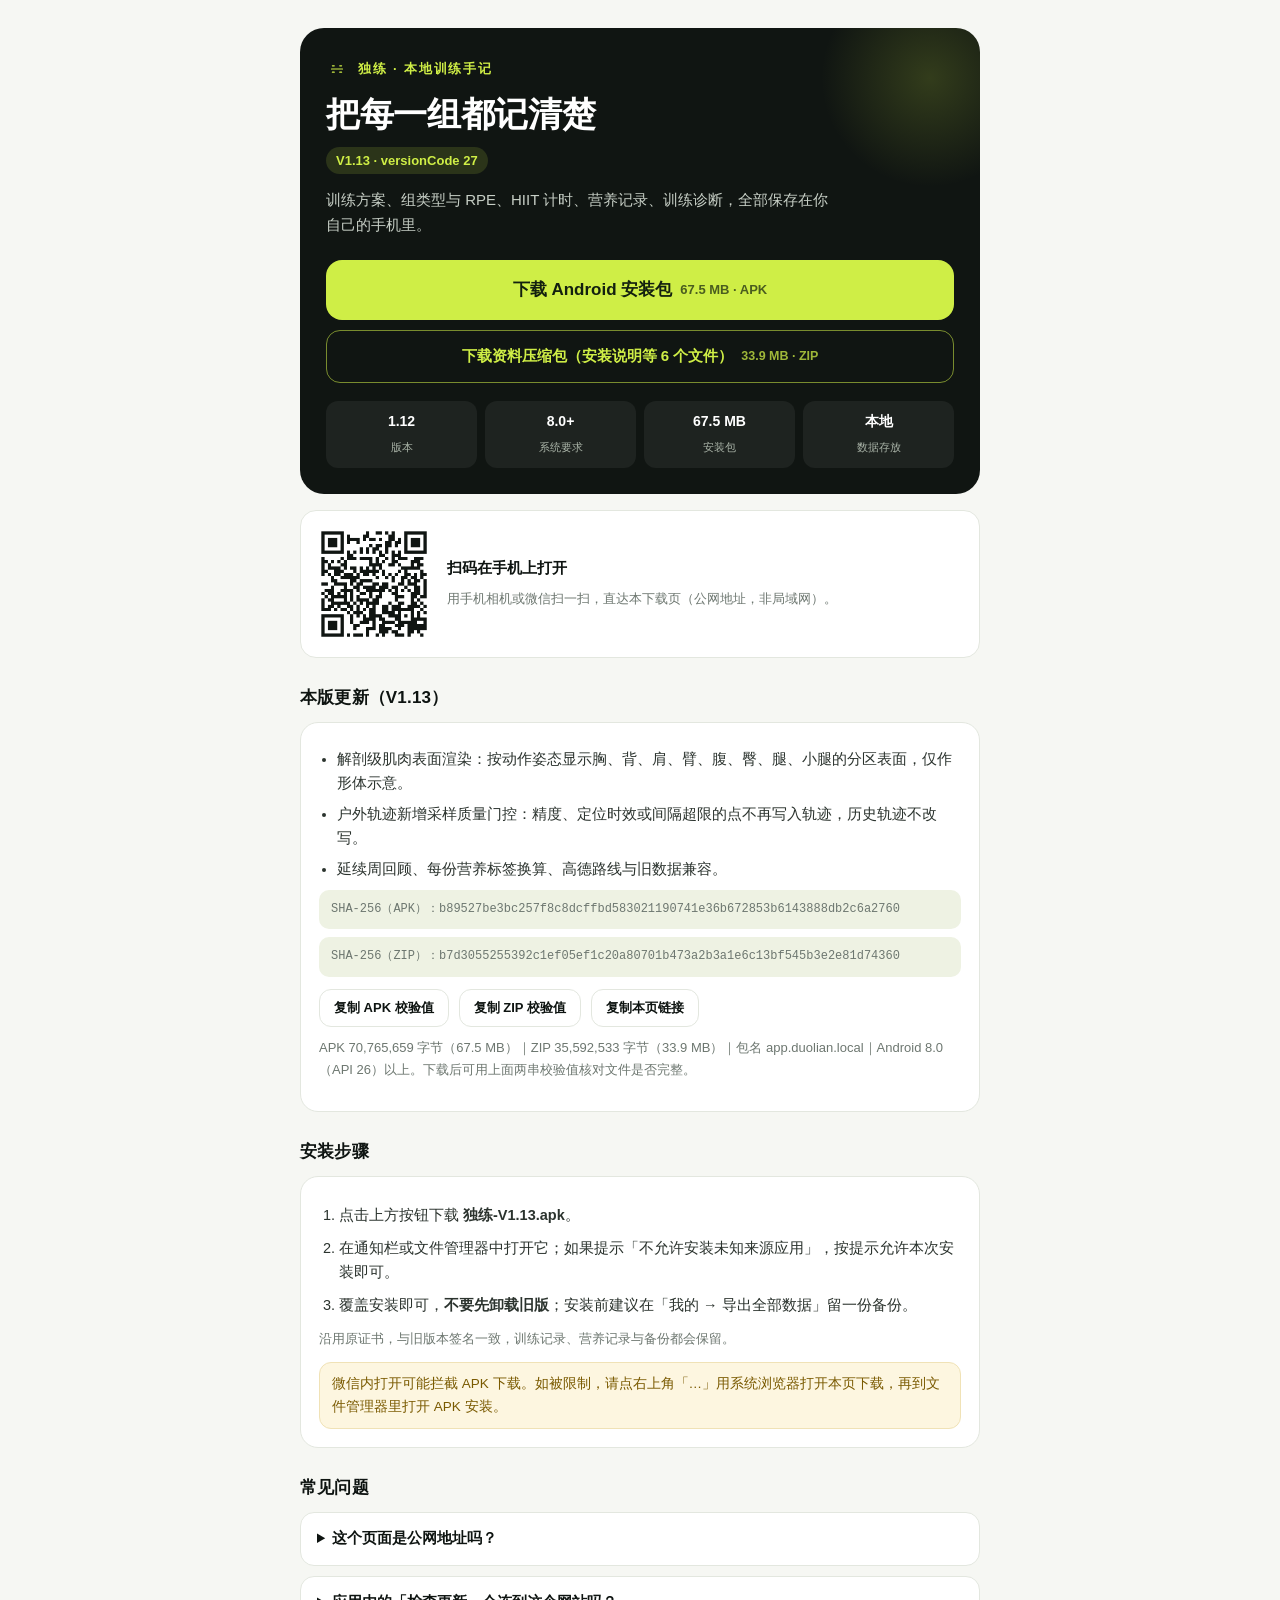
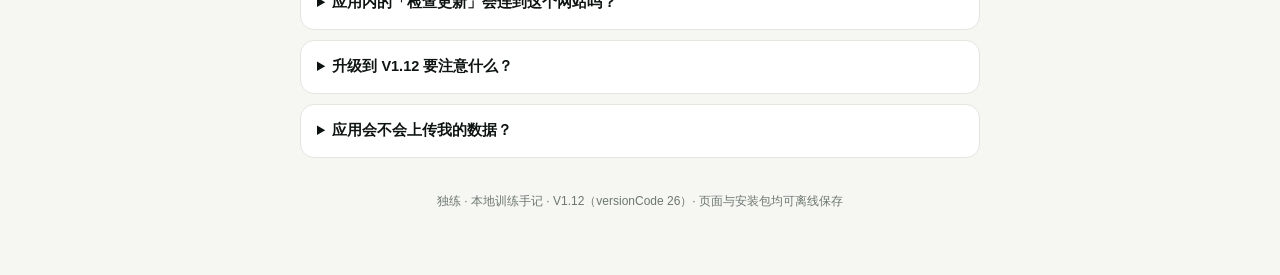
==== index.html @ be1a95f5 "Sync 2026-10-24: rebuilt V1.13 (224 tests), anatomy preview and acceptance docs" ====
﻿<!doctype html>
<html lang="zh-CN">
<head>
<meta charset="UTF-8">
<meta name="viewport" content="width=device-width,initial-scale=1">
<meta name="theme-color" content="#101512">
<title>独练 V1.13 · 下载</title>
<meta name="description" content="独练是一款本地训练手记 App，支持训练方案、RPE、HIIT 计时、营养记录与训练诊断。这里是 V1.13 官方安装包下载页。">
<link rel="icon" type="image/svg+xml" href="[data-uri]">
<style>
:root{
  --ink:#0e1411;--paper:#f6f7f3;--card:#ffffff;--muted:#6d7770;--line:#e3e7df;
  --night:#101512;--volt:#cfee46;--soft:#eef2e3;
}
*{box-sizing:border-box}
html,body{margin:0;padding:0}
body{
  font-family:-apple-system,BlinkMacSystemFont,"Segoe UI","PingFang SC","Hiragino Sans GB","Microsoft YaHei",sans-serif;
  background:var(--paper);color:var(--ink);line-height:1.65;-webkit-font-smoothing:antialiased;
}
.wrap{max-width:720px;margin:0 auto;padding:28px 20px 64px}
.hero{
  background:var(--night);border-radius:24px;padding:30px 26px 26px;color:#fff;position:relative;overflow:hidden;
}
.hero:after{
  content:"";position:absolute;right:-60px;top:-60px;width:220px;height:220px;border-radius:50%;
  background:radial-gradient(circle,rgba(207,238,70,.18),transparent 70%);
}
.brand{display:flex;align-items:center;gap:10px;font-size:13px;letter-spacing:.14em;color:var(--volt);font-weight:700}
.brand svg{width:22px;height:22px}
h1{margin:14px 0 6px;font-size:34px;line-height:1.2;letter-spacing:-.01em}
.ver{display:inline-block;margin-top:6px;padding:3px 10px;border-radius:999px;background:rgba(207,238,70,.14);
  color:var(--volt);font-size:13px;font-weight:700}
.lead{margin:14px 0 0;color:#c7cfc6;font-size:15px;max-width:34em}
.btn{display:flex;align-items:center;justify-content:center;gap:8px;width:100%;margin-top:22px;
  background:var(--volt);color:#13200f;text-decoration:none;font-weight:800;font-size:17px;
  padding:16px;border-radius:16px;transition:transform .12s ease,filter .12s ease}
.btn:hover{filter:brightness(1.04)}
.btn:active{transform:scale(.99)}
.btn small{font-weight:600;opacity:.7;font-size:13px}
.sub{display:flex;align-items:center;justify-content:center;gap:8px;width:100%;margin-top:10px;
  background:transparent;color:#13200f;text-decoration:none;font-weight:700;font-size:15px;
  padding:13px;border-radius:14px;border:1px solid rgba(207,238,70,.55);color:var(--volt)}
.sub:hover{background:rgba(207,238,70,.10)}
.sub small{font-weight:600;opacity:.75;font-size:12.5px}
.meta{display:grid;grid-template-columns:repeat(4,1fr);gap:8px;margin-top:18px}
.meta div{background:rgba(255,255,255,.06);border-radius:12px;padding:9px 8px;text-align:center}
.meta b{display:block;font-size:14px}
.meta span{font-size:11px;color:#a9b3a7}
section{margin-top:26px}
h2{font-size:17px;margin:0 0 10px;letter-spacing:.01em}
.card{background:var(--card);border:1px solid var(--line);border-radius:18px;padding:18px}
ul{margin:0;padding-left:18px}
li{margin:7px 0;font-size:14.5px;color:#2b332e}
ol{margin:0;padding-left:20px}
ol li{margin:9px 0}
.hash{font-family:ui-monospace,SFMono-Regular,Menlo,Consolas,monospace;font-size:12px;color:var(--muted);
  word-break:break-all;background:var(--soft);border-radius:10px;padding:10px 12px;margin-top:8px}
.row{display:flex;gap:10px;flex-wrap:wrap;margin-top:12px}
.ghost{border:1px solid var(--line);background:#fff;color:var(--ink);border-radius:12px;padding:9px 14px;
  font-size:13px;font-weight:600;cursor:pointer}
.ghost:hover{background:var(--soft)}
.note{font-size:13px;color:var(--muted);margin-top:10px}
.warn{font-size:13.5px;color:#7a5a00;background:#fdf6e0;border:1px solid #f0e2b6;border-radius:12px;padding:10px 12px;margin-top:10px}
details{background:var(--card);border:1px solid var(--line);border-radius:14px;padding:14px 16px;margin-top:10px}
summary{cursor:pointer;font-weight:650;font-size:14.5px}
details p{margin:8px 0 0;font-size:14px;color:#3a423d}
footer{margin-top:34px;text-align:center;font-size:12px;color:var(--muted)}
@media (max-width:420px){
  h1{font-size:28px}.meta{grid-template-columns:repeat(2,1fr)}.wrap{padding:18px 14px 48px}
}
.qr{display:flex;gap:14px;align-items:center;margin-top:16px;background:#fff;border:1px solid var(--line);border-radius:16px;padding:14px}
.qr img{width:118px;height:118px;border-radius:10px;background:#fff;flex:0 0 auto}
.qr b{display:block;font-size:15px;margin-bottom:4px}
.qr span{font-size:12.5px;color:var(--muted);line-height:1.5}
@media (max-width:420px){.qr img{width:96px;height:96px}}
</style>
</head>
<body>
<div class="wrap">

  <div class="hero">
    <div class="brand">
      <svg viewBox="0 0 48 48" fill="none" aria-hidden="true"><path d="M12 24h24M14 17h4M14 31h4M30 17h4M30 31h4" stroke="#cfee46" stroke-width="2.6" stroke-linecap="round"/></svg>
      独练 · 本地训练手记
    </div>
    <h1>把每一组都记清楚</h1>
    <div class="ver">V1.13 · versionCode 27</div>
    <p class="lead">训练方案、组类型与 RPE、HIIT 计时、营养记录、训练诊断，全部保存在你自己的手机里。</p>
    <a class="btn" id="dl" href="独练-V1.13.apk" download>
      下载 Android 安装包
      <small>67.5 MB · APK</small>
    </a>
    <a class="sub" id="dlzip" href="https://duolian15.app.workbuddy.host/?sharecode=N6M3DJP2HU" download>
      下载资料压缩包（安装说明等 6 个文件）
      <small>33.9 MB · ZIP</small>
    </a>
    <div class="meta">
      <div><b>1.12</b><span>版本</span></div>
      <div><b>8.0+</b><span>系统要求</span></div>
      <div><b>67.5 MB</b><span>安装包</span></div>
      <div><b>本地</b><span>数据存放</span></div>
    </div>
  </div>

  <div class="qr">
    <img src="qr-download.png" alt="扫码打开独练 V1.12 下载页" width="118" height="118">
    <div><b>扫码在手机上打开</b><span>用手机相机或微信扫一扫，直达本下载页（公网地址，非局域网）。</span></div>
  </div>

  <section>
    <h2>本版更新（V1.13）</h2>
    <div class="card">
      <ul>
        <li>解剖级肌肉表面渲染：按动作姿态显示胸、背、肩、臂、腹、臀、腿、小腿的分区表面，仅作形体示意。</li>
        <li>户外轨迹新增采样质量门控：精度、定位时效或间隔超限的点不再写入轨迹，历史轨迹不改写。</li>
        <li>延续周回顾、每份营养标签换算、高德路线与旧数据兼容。</li>
      </ul>
      <div class="hash" id="hash">SHA-256（APK）：b89527be3bc257f8c8dcffbd583021190741e36b672853b6143888db2c6a2760</div>
      <div class="hash" id="hashzip">SHA-256（ZIP）：b7d3055255392c1ef05ef1c20a80701b473a2b3a1e6c13bf545b3e2e81d74360</div>
      <div class="row">
        <button class="ghost" onclick="copyText(document.getElementById('hash').textContent.replace('SHA-256（APK）：',''))">复制 APK 校验值</button>
        <button class="ghost" onclick="copyText(document.getElementById('hashzip').textContent.replace('SHA-256（ZIP）：',''))">复制 ZIP 校验值</button>
        <button class="ghost" onclick="copyText(location.href)">复制本页链接</button>
      </div>
      <p class="note">APK 70,765,659 字节（67.5 MB）｜ZIP 35,592,533 字节（33.9 MB）｜包名 app.duolian.local｜Android 8.0（API 26）以上。下载后可用上面两串校验值核对文件是否完整。</p>
    </div>
  </section>

  <section>
    <h2>安装步骤</h2>
    <div class="card">
      <ol>
        <li>点击上方按钮下载 <b>独练-V1.13.apk</b>。</li>
        <li>在通知栏或文件管理器中打开它；如果提示「不允许安装未知来源应用」，按提示允许本次安装即可。</li>
        <li>覆盖安装即可，<b>不要先卸载旧版</b>；安装前建议在「我的 → 导出全部数据」留一份备份。</li>
      </ol>
      <p class="note">沿用原证书，与旧版本签名一致，训练记录、营养记录与备份都会保留。</p>
      <div class="warn">微信内打开可能拦截 APK 下载。如被限制，请点右上角「…」用系统浏览器打开本页下载，再到文件管理器里打开 APK 安装。</div>
    </div>
  </section>

  <section>
    <h2>常见问题</h2>
    <details>
      <summary>这个页面是公网地址吗？</summary>
      <p>是。本页面托管在公网，任何人打开都能下载，不依赖电脑开机或同一 Wi-Fi。</p>
    </details>
    <details>
      <summary>应用内的「检查更新」会连到这个网站吗？</summary>
      <p>本轮只更新了分发网站，应用内置的更新地址尚未改成这个页面，所以应用内自动更新暂时还不会指向这里的 V1.12。需要新版本请在本页手动下载安装。</p>
    </details>
    <details>
      <summary>升级到 V1.12 要注意什么？</summary>
      <p>直接覆盖安装即可，不要卸载旧版；安装前建议导出一份数据备份。压缩包里有安装说明、第三轮指南、手机体验清单、流畅度报告和摘要。</p>
    </details>
    <details>
      <summary>应用会不会上传我的数据？</summary>
      <p>训练与营养数据只保存在本机。应用联网只用于「检查更新」，不会上传训练内容，也没有账号体系。</p>
    </details>
  </section>

  <footer>
    独练 · 本地训练手记 · V1.12（versionCode 26）· 页面与安装包均可离线保存
  </footer>
</div>

<script>
function copyText(text){
  if(navigator.clipboard && navigator.clipboard.writeText){
    navigator.clipboard.writeText(text).catch(function(){});
  } else {
    var t=document.createElement('textarea');t.value=text;document.body.appendChild(t);
    t.select();try{document.execCommand('copy')}catch(e){}document.body.removeChild(t);
  }
}
(function(){
  var sc=location.search||'';
  if(!sc) return;
  var dl=document.getElementById('dl'); if(dl){dl.href=dl.getAttribute('href')+sc;}
  var dz=document.getElementById('dlzip'); if(dz){dz.href=dz.getAttribute('href')+sc;}
})();
</script>
</body>
</html>
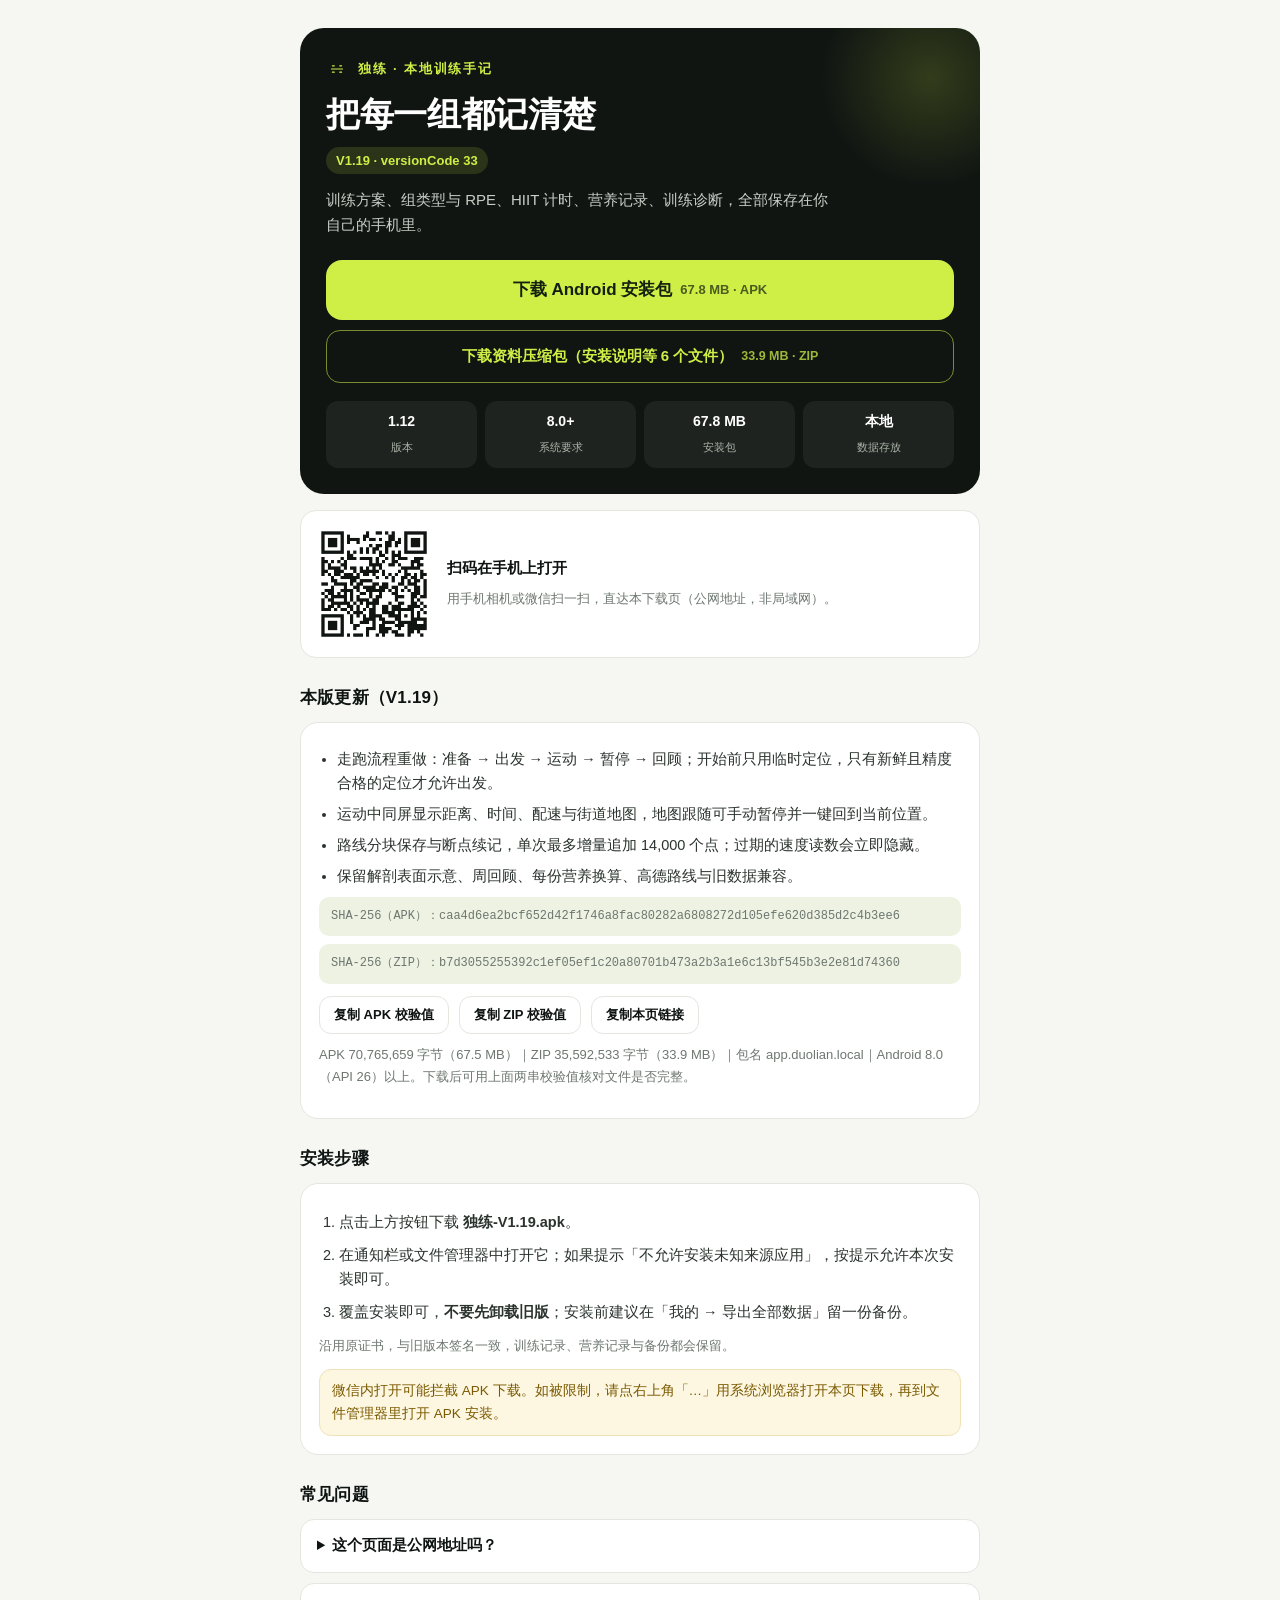
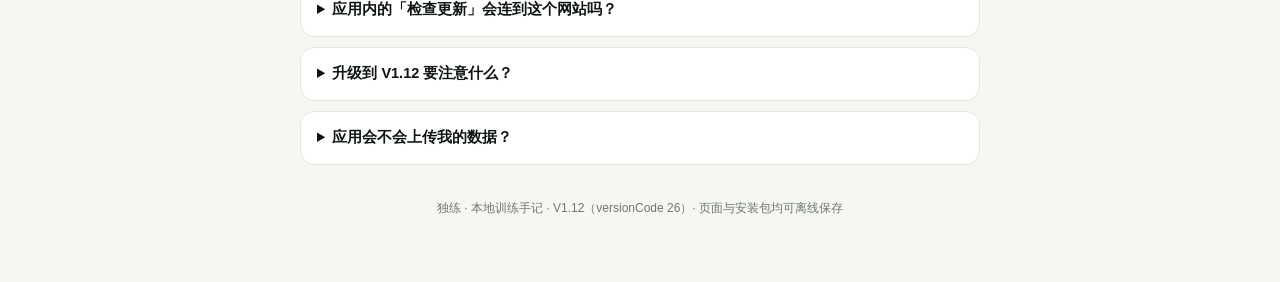
==== commit c3998aaa: "Sync 2026-10-26: V1.19 outdoor walk/run flow with GPS gating" ====
--- a/index.html
+++ b/index.html
@@ -4,8 +4,8 @@
 <meta charset="UTF-8">
 <meta name="viewport" content="width=device-width,initial-scale=1">
 <meta name="theme-color" content="#101512">
-<title>独练 V1.13 · 下载</title>
-<meta name="description" content="独练是一款本地训练手记 App，支持训练方案、RPE、HIIT 计时、营养记录与训练诊断。这里是 V1.13 官方安装包下载页。">
+<title>独练 V1.19 · 下载</title>
+<meta name="description" content="独练是一款本地训练手记 App，支持训练方案、RPE、HIIT 计时、营养记录与训练诊断。这里是 V1.19 官方安装包下载页。">
 <link rel="icon" type="image/svg+xml" href="[data-uri]">
 <style>
 :root{
@@ -85,11 +85,11 @@
       独练 · 本地训练手记
     </div>
     <h1>把每一组都记清楚</h1>
-    <div class="ver">V1.13 · versionCode 27</div>
+    <div class="ver">V1.19 · versionCode 33</div>
     <p class="lead">训练方案、组类型与 RPE、HIIT 计时、营养记录、训练诊断，全部保存在你自己的手机里。</p>
-    <a class="btn" id="dl" href="独练-V1.13.apk" download>
+    <a class="btn" id="dl" href="独练-V1.19.apk" download>
       下载 Android 安装包
-      <small>67.5 MB · APK</small>
+      <small>67.8 MB · APK</small>
     </a>
     <a class="sub" id="dlzip" href="https://duolian15.app.workbuddy.host/?sharecode=N6M3DJP2HU" download>
       下载资料压缩包（安装说明等 6 个文件）
@@ -98,7 +98,7 @@
     <div class="meta">
       <div><b>1.12</b><span>版本</span></div>
       <div><b>8.0+</b><span>系统要求</span></div>
-      <div><b>67.5 MB</b><span>安装包</span></div>
+      <div><b>67.8 MB</b><span>安装包</span></div>
       <div><b>本地</b><span>数据存放</span></div>
     </div>
   </div>
@@ -109,14 +109,15 @@
   </div>
 
   <section>
-    <h2>本版更新（V1.13）</h2>
+    <h2>本版更新（V1.19）</h2>
     <div class="card">
       <ul>
-        <li>解剖级肌肉表面渲染：按动作姿态显示胸、背、肩、臂、腹、臀、腿、小腿的分区表面，仅作形体示意。</li>
-        <li>户外轨迹新增采样质量门控：精度、定位时效或间隔超限的点不再写入轨迹，历史轨迹不改写。</li>
-        <li>延续周回顾、每份营养标签换算、高德路线与旧数据兼容。</li>
+        <li>走跑流程重做：准备 → 出发 → 运动 → 暂停 → 回顾；开始前只用临时定位，只有新鲜且精度合格的定位才允许出发。</li>
+        <li>运动中同屏显示距离、时间、配速与街道地图，地图跟随可手动暂停并一键回到当前位置。</li>
+        <li>路线分块保存与断点续记，单次最多增量追加 14,000 个点；过期的速度读数会立即隐藏。</li>
+        <li>保留解剖表面示意、周回顾、每份营养换算、高德路线与旧数据兼容。</li>
       </ul>
-      <div class="hash" id="hash">SHA-256（APK）：b89527be3bc257f8c8dcffbd583021190741e36b672853b6143888db2c6a2760</div>
+      <div class="hash" id="hash">SHA-256（APK）：caa4d6ea2bcf652d42f1746a8fac80282a6808272d105efe620d385d2c4b3ee6</div>
       <div class="hash" id="hashzip">SHA-256（ZIP）：b7d3055255392c1ef05ef1c20a80701b473a2b3a1e6c13bf545b3e2e81d74360</div>
       <div class="row">
         <button class="ghost" onclick="copyText(document.getElementById('hash').textContent.replace('SHA-256（APK）：',''))">复制 APK 校验值</button>
@@ -131,7 +132,7 @@
     <h2>安装步骤</h2>
     <div class="card">
       <ol>
-        <li>点击上方按钮下载 <b>独练-V1.13.apk</b>。</li>
+        <li>点击上方按钮下载 <b>独练-V1.19.apk</b>。</li>
         <li>在通知栏或文件管理器中打开它；如果提示「不允许安装未知来源应用」，按提示允许本次安装即可。</li>
         <li>覆盖安装即可，<b>不要先卸载旧版</b>；安装前建议在「我的 → 导出全部数据」留一份备份。</li>
       </ol>
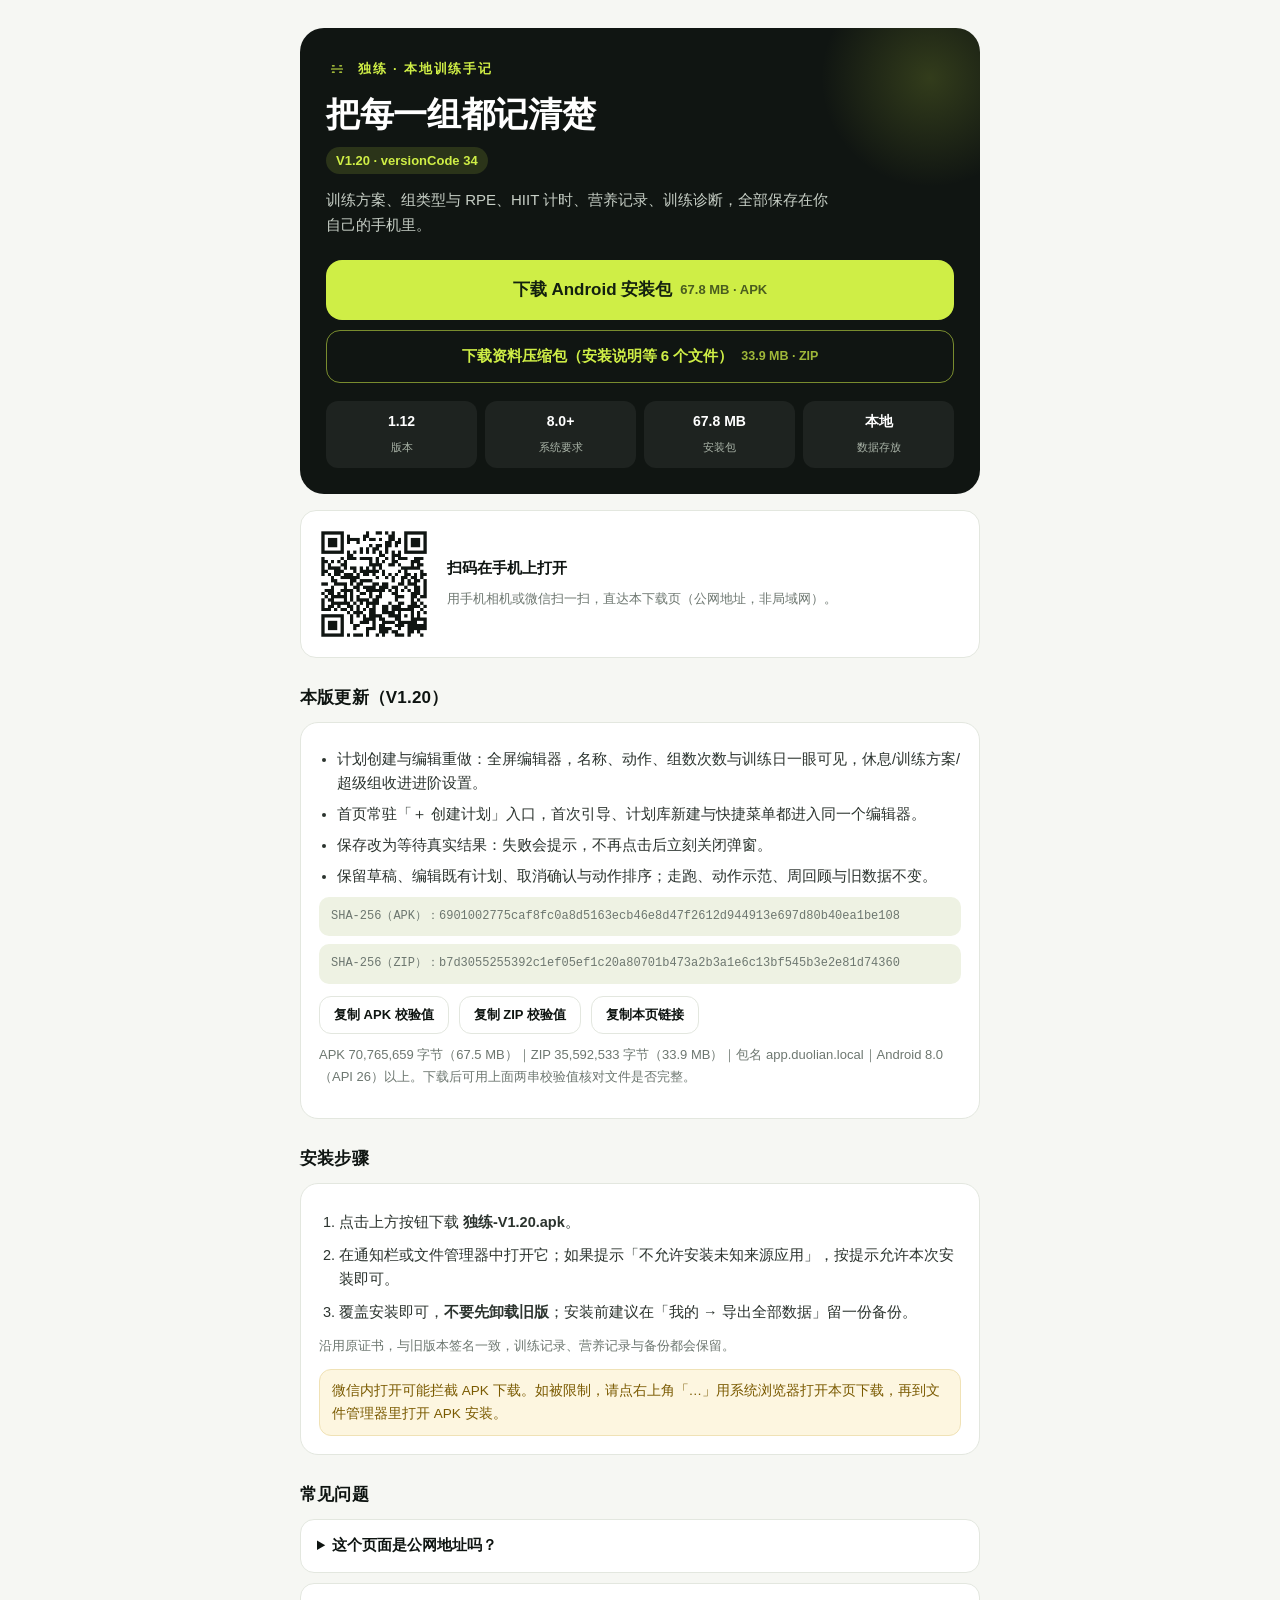
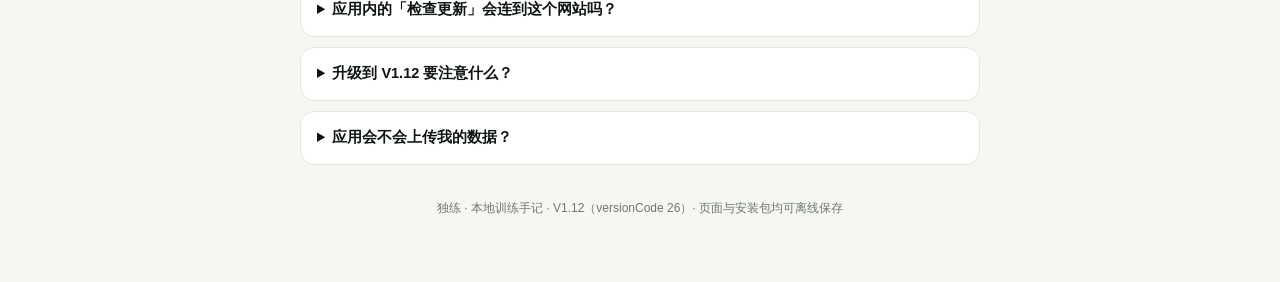
==== commit 221a5c59: "Sync V1.20: full-screen plan editor, permanent create entry, real save results" ====
--- a/index.html
+++ b/index.html
@@ -4,8 +4,8 @@
 <meta charset="UTF-8">
 <meta name="viewport" content="width=device-width,initial-scale=1">
 <meta name="theme-color" content="#101512">
-<title>独练 V1.19 · 下载</title>
-<meta name="description" content="独练是一款本地训练手记 App，支持训练方案、RPE、HIIT 计时、营养记录与训练诊断。这里是 V1.19 官方安装包下载页。">
+<title>独练 V1.20 · 下载</title>
+<meta name="description" content="独练是一款本地训练手记 App，支持训练方案、RPE、HIIT 计时、营养记录与训练诊断。这里是 V1.20 官方安装包下载页。">
 <link rel="icon" type="image/svg+xml" href="[data-uri]">
 <style>
 :root{
@@ -85,9 +85,9 @@
       独练 · 本地训练手记
     </div>
     <h1>把每一组都记清楚</h1>
-    <div class="ver">V1.19 · versionCode 33</div>
+    <div class="ver">V1.20 · versionCode 34</div>
     <p class="lead">训练方案、组类型与 RPE、HIIT 计时、营养记录、训练诊断，全部保存在你自己的手机里。</p>
-    <a class="btn" id="dl" href="独练-V1.19.apk" download>
+    <a class="btn" id="dl" href="独练-V1.20.apk" download>
       下载 Android 安装包
       <small>67.8 MB · APK</small>
     </a>
@@ -109,15 +109,15 @@
   </div>
 
   <section>
-    <h2>本版更新（V1.19）</h2>
+    <h2>本版更新（V1.20）</h2>
     <div class="card">
       <ul>
-        <li>走跑流程重做：准备 → 出发 → 运动 → 暂停 → 回顾；开始前只用临时定位，只有新鲜且精度合格的定位才允许出发。</li>
-        <li>运动中同屏显示距离、时间、配速与街道地图，地图跟随可手动暂停并一键回到当前位置。</li>
-        <li>路线分块保存与断点续记，单次最多增量追加 14,000 个点；过期的速度读数会立即隐藏。</li>
-        <li>保留解剖表面示意、周回顾、每份营养换算、高德路线与旧数据兼容。</li>
+        <li>计划创建与编辑重做：全屏编辑器，名称、动作、组数次数与训练日一眼可见，休息/训练方案/超级组收进进阶设置。</li>
+        <li>首页常驻「＋ 创建计划」入口，首次引导、计划库新建与快捷菜单都进入同一个编辑器。</li>
+        <li>保存改为等待真实结果：失败会提示，不再点击后立刻关闭弹窗。</li>
+        <li>保留草稿、编辑既有计划、取消确认与动作排序；走跑、动作示范、周回顾与旧数据不变。</li>
       </ul>
-      <div class="hash" id="hash">SHA-256（APK）：caa4d6ea2bcf652d42f1746a8fac80282a6808272d105efe620d385d2c4b3ee6</div>
+      <div class="hash" id="hash">SHA-256（APK）：6901002775caf8fc0a8d5163ecb46e8d47f2612d944913e697d80b40ea1be108</div>
       <div class="hash" id="hashzip">SHA-256（ZIP）：b7d3055255392c1ef05ef1c20a80701b473a2b3a1e6c13bf545b3e2e81d74360</div>
       <div class="row">
         <button class="ghost" onclick="copyText(document.getElementById('hash').textContent.replace('SHA-256（APK）：',''))">复制 APK 校验值</button>
@@ -132,7 +132,7 @@
     <h2>安装步骤</h2>
     <div class="card">
       <ol>
-        <li>点击上方按钮下载 <b>独练-V1.19.apk</b>。</li>
+        <li>点击上方按钮下载 <b>独练-V1.20.apk</b>。</li>
         <li>在通知栏或文件管理器中打开它；如果提示「不允许安装未知来源应用」，按提示允许本次安装即可。</li>
         <li>覆盖安装即可，<b>不要先卸载旧版</b>；安装前建议在「我的 → 导出全部数据」留一份备份。</li>
       </ol>
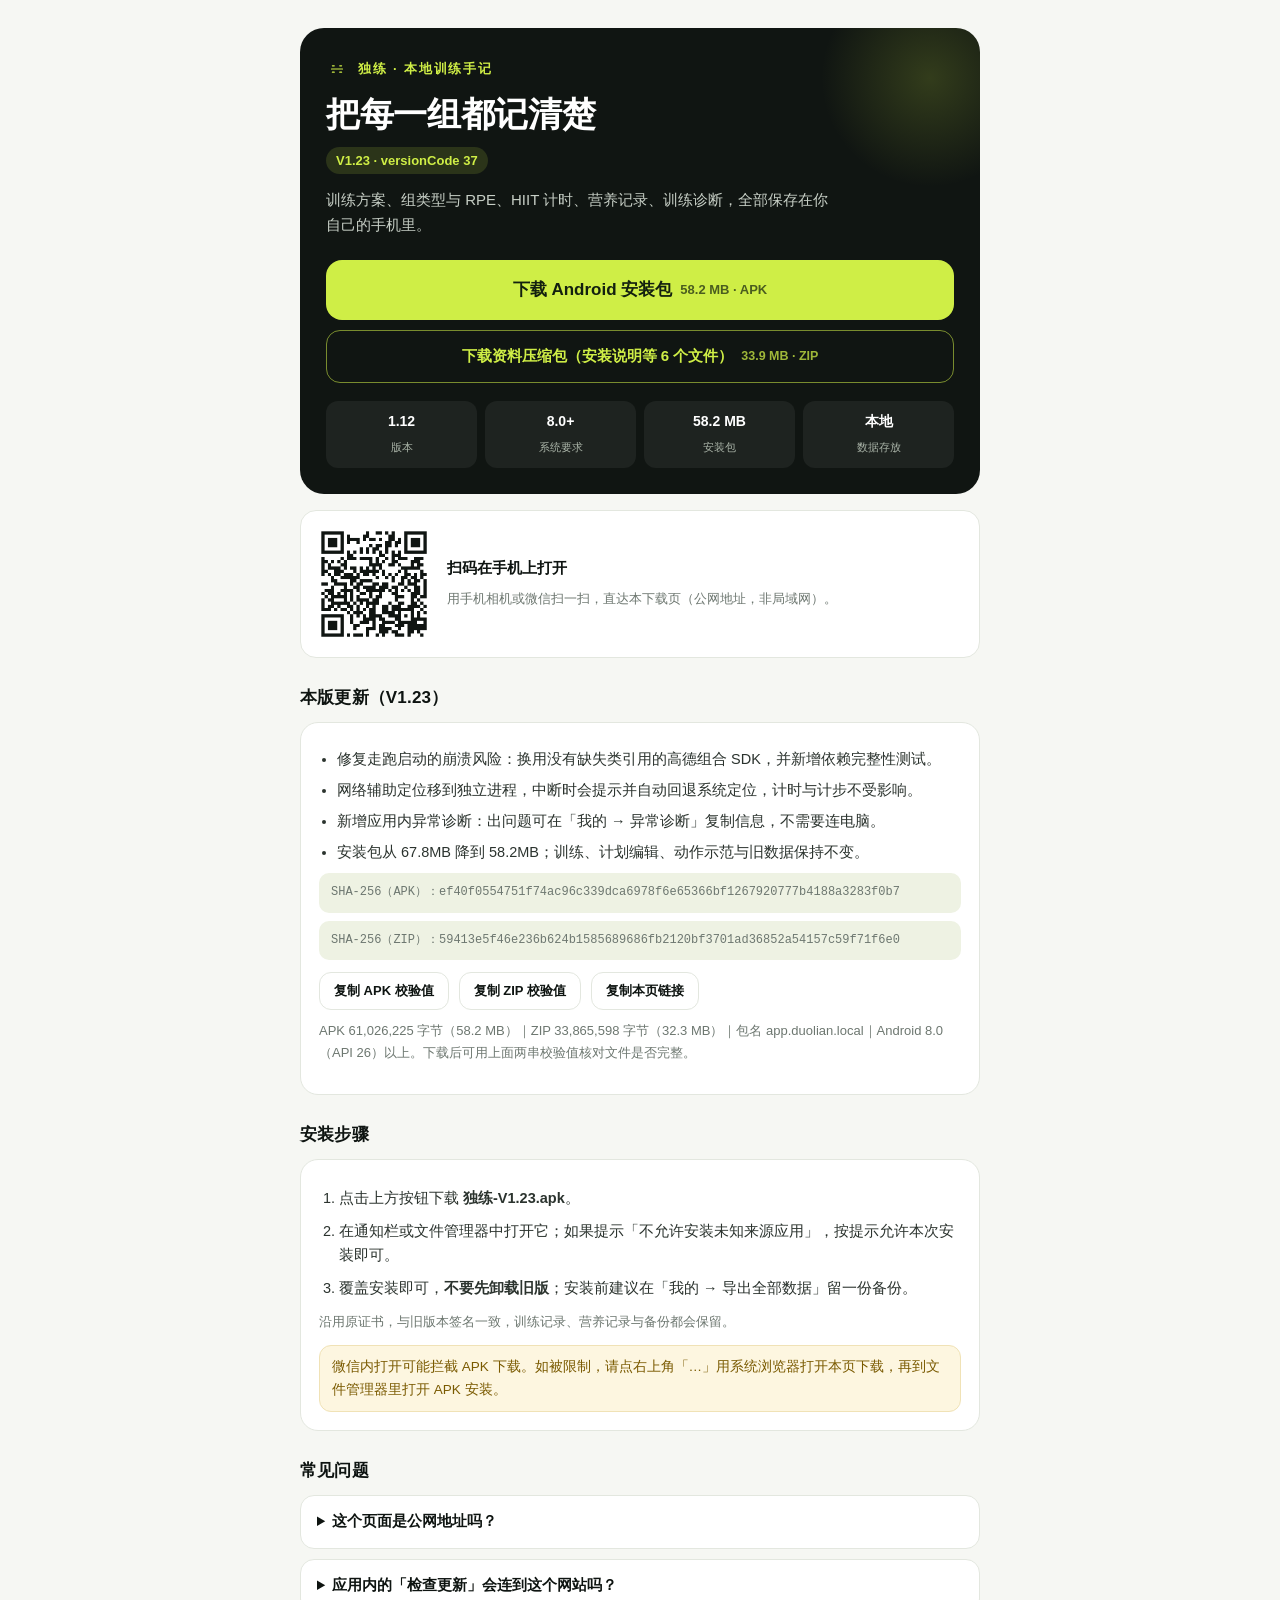
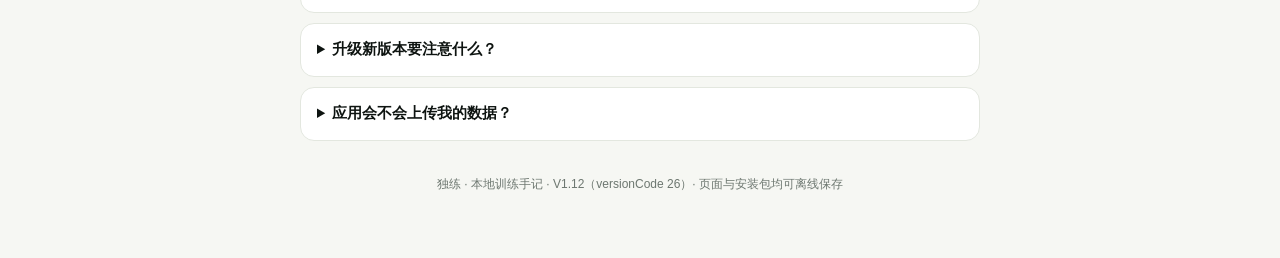
==== commit 0e3ac587: "Sync V1.23: AMap SDK without missing references, isolated location aid process, in-app diagnostics" ====
--- a/index.html
+++ b/index.html
@@ -1,11 +1,11 @@
-﻿<!doctype html>
+<!doctype html>
 <html lang="zh-CN">
 <head>
 <meta charset="UTF-8">
 <meta name="viewport" content="width=device-width,initial-scale=1">
 <meta name="theme-color" content="#101512">
-<title>独练 V1.20 · 下载</title>
-<meta name="description" content="独练是一款本地训练手记 App，支持训练方案、RPE、HIIT 计时、营养记录与训练诊断。这里是 V1.20 官方安装包下载页。">
+<title>独练 V1.23 · 下载</title>
+<meta name="description" content="独练是一款本地训练手记 App，支持训练方案、RPE、HIIT 计时、营养记录与训练诊断。这里是 V1.23 官方安装包下载页。">
 <link rel="icon" type="image/svg+xml" href="[data-uri]">
 <style>
 :root{
@@ -85,20 +85,20 @@
       独练 · 本地训练手记
     </div>
     <h1>把每一组都记清楚</h1>
-    <div class="ver">V1.20 · versionCode 34</div>
+    <div class="ver">V1.23 · versionCode 37</div>
     <p class="lead">训练方案、组类型与 RPE、HIIT 计时、营养记录、训练诊断，全部保存在你自己的手机里。</p>
-    <a class="btn" id="dl" href="独练-V1.20.apk" download>
+    <a class="btn" id="dl" href="独练-V1.23.apk" download>
       下载 Android 安装包
-      <small>67.8 MB · APK</small>
+      <small>58.2 MB · APK</small>
     </a>
-    <a class="sub" id="dlzip" href="https://duolian15.app.workbuddy.host/?sharecode=N6M3DJP2HU" download>
+    <a class="sub" id="dlzip" href="独练-V1.23-安装包.zip" download>
       下载资料压缩包（安装说明等 6 个文件）
       <small>33.9 MB · ZIP</small>
     </a>
     <div class="meta">
       <div><b>1.12</b><span>版本</span></div>
       <div><b>8.0+</b><span>系统要求</span></div>
-      <div><b>67.8 MB</b><span>安装包</span></div>
+      <div><b>58.2 MB</b><span>安装包</span></div>
       <div><b>本地</b><span>数据存放</span></div>
     </div>
   </div>
@@ -109,22 +109,22 @@
   </div>
 
   <section>
-    <h2>本版更新（V1.20）</h2>
+    <h2>本版更新（V1.23）</h2>
     <div class="card">
       <ul>
-        <li>计划创建与编辑重做：全屏编辑器，名称、动作、组数次数与训练日一眼可见，休息/训练方案/超级组收进进阶设置。</li>
-        <li>首页常驻「＋ 创建计划」入口，首次引导、计划库新建与快捷菜单都进入同一个编辑器。</li>
-        <li>保存改为等待真实结果：失败会提示，不再点击后立刻关闭弹窗。</li>
-        <li>保留草稿、编辑既有计划、取消确认与动作排序；走跑、动作示范、周回顾与旧数据不变。</li>
+        <li>修复走跑启动的崩溃风险：换用没有缺失类引用的高德组合 SDK，并新增依赖完整性测试。</li>
+        <li>网络辅助定位移到独立进程，中断时会提示并自动回退系统定位，计时与计步不受影响。</li>
+        <li>新增应用内异常诊断：出问题可在「我的 → 异常诊断」复制信息，不需要连电脑。</li>
+        <li>安装包从 67.8MB 降到 58.2MB；训练、计划编辑、动作示范与旧数据保持不变。</li>
       </ul>
-      <div class="hash" id="hash">SHA-256（APK）：6901002775caf8fc0a8d5163ecb46e8d47f2612d944913e697d80b40ea1be108</div>
-      <div class="hash" id="hashzip">SHA-256（ZIP）：b7d3055255392c1ef05ef1c20a80701b473a2b3a1e6c13bf545b3e2e81d74360</div>
+      <div class="hash" id="hash">SHA-256（APK）：ef40f0554751f74ac96c339dca6978f6e65366bf1267920777b4188a3283f0b7</div>
+      <div class="hash" id="hashzip">SHA-256（ZIP）：59413e5f46e236b624b1585689686fb2120bf3701ad36852a54157c59f71f6e0</div>
       <div class="row">
         <button class="ghost" onclick="copyText(document.getElementById('hash').textContent.replace('SHA-256（APK）：',''))">复制 APK 校验值</button>
         <button class="ghost" onclick="copyText(document.getElementById('hashzip').textContent.replace('SHA-256（ZIP）：',''))">复制 ZIP 校验值</button>
         <button class="ghost" onclick="copyText(location.href)">复制本页链接</button>
       </div>
-      <p class="note">APK 70,765,659 字节（67.5 MB）｜ZIP 35,592,533 字节（33.9 MB）｜包名 app.duolian.local｜Android 8.0（API 26）以上。下载后可用上面两串校验值核对文件是否完整。</p>
+      <p class="note">APK 61,026,225 字节（58.2 MB）｜ZIP 33,865,598 字节（32.3 MB）｜包名 app.duolian.local｜Android 8.0（API 26）以上。下载后可用上面两串校验值核对文件是否完整。</p>
     </div>
   </section>
 
@@ -132,7 +132,7 @@
     <h2>安装步骤</h2>
     <div class="card">
       <ol>
-        <li>点击上方按钮下载 <b>独练-V1.20.apk</b>。</li>
+        <li>点击上方按钮下载 <b>独练-V1.23.apk</b>。</li>
         <li>在通知栏或文件管理器中打开它；如果提示「不允许安装未知来源应用」，按提示允许本次安装即可。</li>
         <li>覆盖安装即可，<b>不要先卸载旧版</b>；安装前建议在「我的 → 导出全部数据」留一份备份。</li>
       </ol>
@@ -149,15 +149,15 @@
     </details>
     <details>
       <summary>应用内的「检查更新」会连到这个网站吗？</summary>
-      <p>本轮只更新了分发网站，应用内置的更新地址尚未改成这个页面，所以应用内自动更新暂时还不会指向这里的 V1.12。需要新版本请在本页手动下载安装。</p>
+      <p>应用内检查更新使用构建时配置的更新清单地址。本地打包不会自动更新远端清单；本页下载可用于手动覆盖升级。</p>
     </details>
     <details>
-      <summary>升级到 V1.12 要注意什么？</summary>
-      <p>直接覆盖安装即可，不要卸载旧版；安装前建议导出一份数据备份。压缩包里有安装说明、第三轮指南、手机体验清单、流畅度报告和摘要。</p>
+      <summary>升级新版本要注意什么？</summary>
+      <p>直接覆盖安装即可，不要卸载旧版；安装前建议导出一份数据备份。压缩包包含安装说明、使用说明、验证记录和资源许可。</p>
     </details>
     <details>
       <summary>应用会不会上传我的数据？</summary>
-      <p>训练与营养数据只保存在本机。应用联网只用于「检查更新」，不会上传训练内容，也没有账号体系。</p>
+      <p>训练与营养记录保存在本机。联网用于更新、街道地图和用户选择的高德辅助定位；辅助定位会向高德提供定位所需的信息。</p>
     </details>
   </section>
 
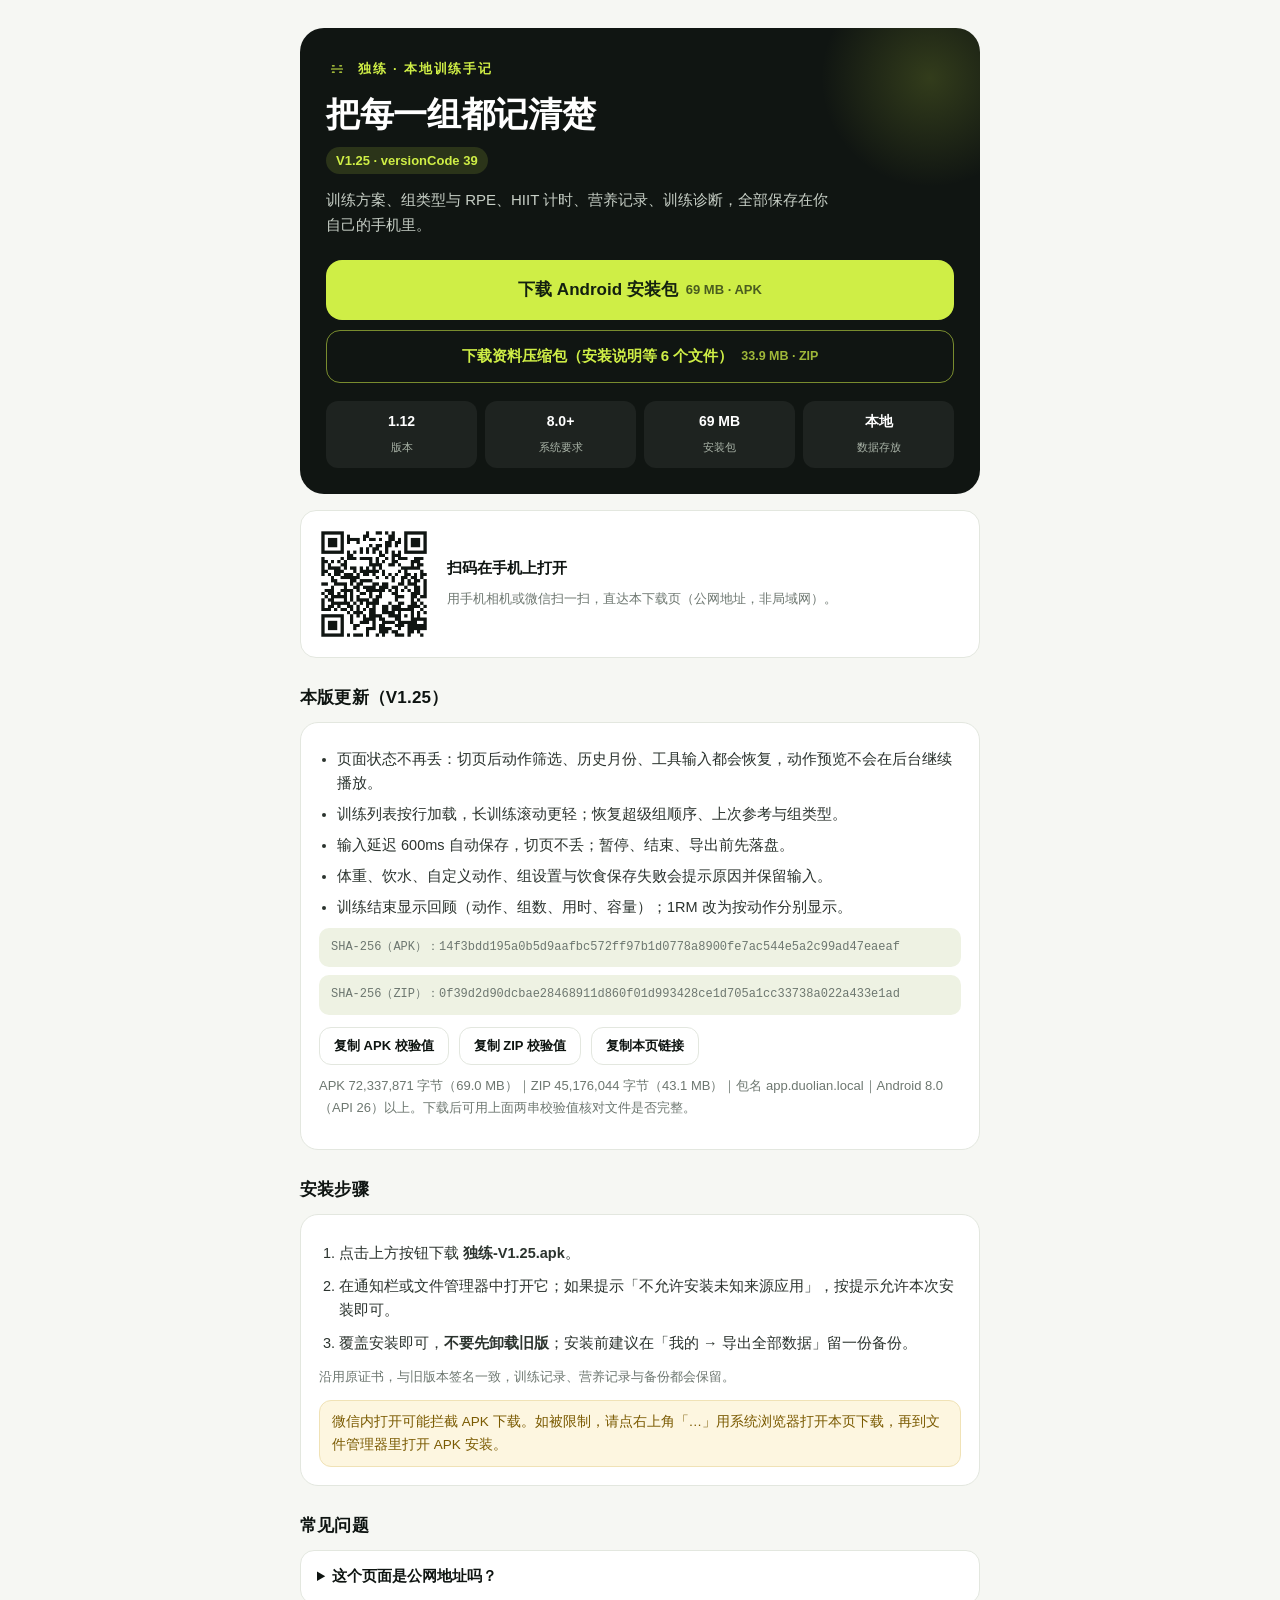
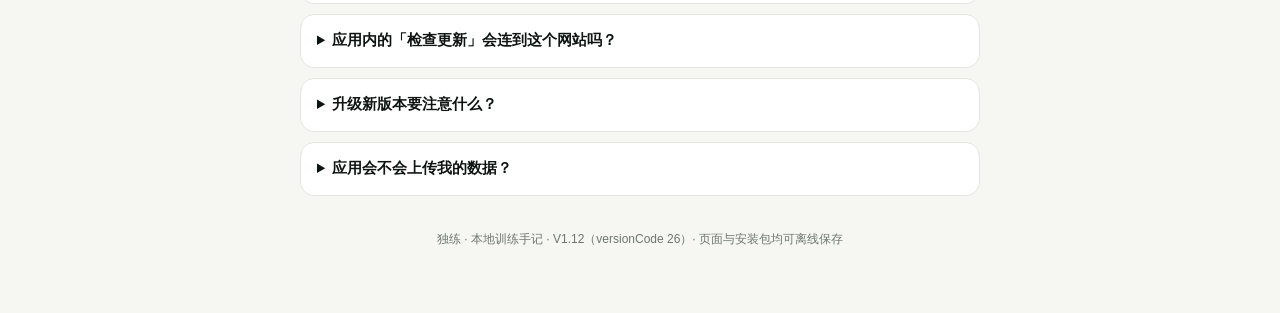
==== commit 80be0b15: "Sync V1.25: state restoration, lazy training rows, deferred saves with real results" ====
--- a/index.html
+++ b/index.html
@@ -4,8 +4,8 @@
 <meta charset="UTF-8">
 <meta name="viewport" content="width=device-width,initial-scale=1">
 <meta name="theme-color" content="#101512">
-<title>独练 V1.23 · 下载</title>
-<meta name="description" content="独练是一款本地训练手记 App，支持训练方案、RPE、HIIT 计时、营养记录与训练诊断。这里是 V1.23 官方安装包下载页。">
+<title>独练 V1.25 · 下载</title>
+<meta name="description" content="独练是一款本地训练手记 App，支持训练方案、RPE、HIIT 计时、营养记录与训练诊断。这里是 V1.25 官方安装包下载页。">
 <link rel="icon" type="image/svg+xml" href="[data-uri]">
 <style>
 :root{
@@ -85,46 +85,47 @@
       独练 · 本地训练手记
     </div>
     <h1>把每一组都记清楚</h1>
-    <div class="ver">V1.23 · versionCode 37</div>
+    <div class="ver">V1.25 · versionCode 39</div>
     <p class="lead">训练方案、组类型与 RPE、HIIT 计时、营养记录、训练诊断，全部保存在你自己的手机里。</p>
-    <a class="btn" id="dl" href="独练-V1.23.apk" download>
+    <a class="btn" id="dl" href="独练-V1.25.apk" download>
       下载 Android 安装包
-      <small>58.2 MB · APK</small>
+      <small>69 MB · APK</small>
     </a>
-    <a class="sub" id="dlzip" href="独练-V1.23-安装包.zip" download>
+    <a class="sub" id="dlzip" href="独练-V1.25-安装包.zip" download>
       下载资料压缩包（安装说明等 6 个文件）
       <small>33.9 MB · ZIP</small>
     </a>
     <div class="meta">
       <div><b>1.12</b><span>版本</span></div>
       <div><b>8.0+</b><span>系统要求</span></div>
-      <div><b>58.2 MB</b><span>安装包</span></div>
+      <div><b>69 MB</b><span>安装包</span></div>
       <div><b>本地</b><span>数据存放</span></div>
     </div>
   </div>
 
   <div class="qr">
-    <img src="qr-download.png" alt="扫码打开独练 V1.12 下载页" width="118" height="118">
+    <img src="qr-download.png" alt="扫码打开独练 V1.25 下载页" width="118" height="118">
     <div><b>扫码在手机上打开</b><span>用手机相机或微信扫一扫，直达本下载页（公网地址，非局域网）。</span></div>
   </div>
 
   <section>
-    <h2>本版更新（V1.23）</h2>
+    <h2>本版更新（V1.25）</h2>
     <div class="card">
       <ul>
-        <li>修复走跑启动的崩溃风险：换用没有缺失类引用的高德组合 SDK，并新增依赖完整性测试。</li>
-        <li>网络辅助定位移到独立进程，中断时会提示并自动回退系统定位，计时与计步不受影响。</li>
-        <li>新增应用内异常诊断：出问题可在「我的 → 异常诊断」复制信息，不需要连电脑。</li>
-        <li>安装包从 67.8MB 降到 58.2MB；训练、计划编辑、动作示范与旧数据保持不变。</li>
+        <li>页面状态不再丢：切页后动作筛选、历史月份、工具输入都会恢复，动作预览不会在后台继续播放。</li>
+        <li>训练列表按行加载，长训练滚动更轻；恢复超级组顺序、上次参考与组类型。</li>
+        <li>输入延迟 600ms 自动保存，切页不丢；暂停、结束、导出前先落盘。</li>
+        <li>体重、饮水、自定义动作、组设置与饮食保存失败会提示原因并保留输入。</li>
+        <li>训练结束显示回顾（动作、组数、用时、容量）；1RM 改为按动作分别显示。</li>
       </ul>
-      <div class="hash" id="hash">SHA-256（APK）：ef40f0554751f74ac96c339dca6978f6e65366bf1267920777b4188a3283f0b7</div>
-      <div class="hash" id="hashzip">SHA-256（ZIP）：59413e5f46e236b624b1585689686fb2120bf3701ad36852a54157c59f71f6e0</div>
+      <div class="hash" id="hash">SHA-256（APK）：14f3bdd195a0b5d9aafbc572ff97b1d0778a8900fe7ac544e5a2c99ad47eaeaf</div>
+      <div class="hash" id="hashzip">SHA-256（ZIP）：0f39d2d90dcbae28468911d860f01d993428ce1d705a1cc33738a022a433e1ad</div>
       <div class="row">
         <button class="ghost" onclick="copyText(document.getElementById('hash').textContent.replace('SHA-256（APK）：',''))">复制 APK 校验值</button>
         <button class="ghost" onclick="copyText(document.getElementById('hashzip').textContent.replace('SHA-256（ZIP）：',''))">复制 ZIP 校验值</button>
         <button class="ghost" onclick="copyText(location.href)">复制本页链接</button>
       </div>
-      <p class="note">APK 61,026,225 字节（58.2 MB）｜ZIP 33,865,598 字节（32.3 MB）｜包名 app.duolian.local｜Android 8.0（API 26）以上。下载后可用上面两串校验值核对文件是否完整。</p>
+      <p class="note">APK 72,337,871 字节（69.0 MB）｜ZIP 45,176,044 字节（43.1 MB）｜包名 app.duolian.local｜Android 8.0（API 26）以上。下载后可用上面两串校验值核对文件是否完整。</p>
     </div>
   </section>
 
@@ -132,7 +133,7 @@
     <h2>安装步骤</h2>
     <div class="card">
       <ol>
-        <li>点击上方按钮下载 <b>独练-V1.23.apk</b>。</li>
+        <li>点击上方按钮下载 <b>独练-V1.25.apk</b>。</li>
         <li>在通知栏或文件管理器中打开它；如果提示「不允许安装未知来源应用」，按提示允许本次安装即可。</li>
         <li>覆盖安装即可，<b>不要先卸载旧版</b>；安装前建议在「我的 → 导出全部数据」留一份备份。</li>
       </ol>
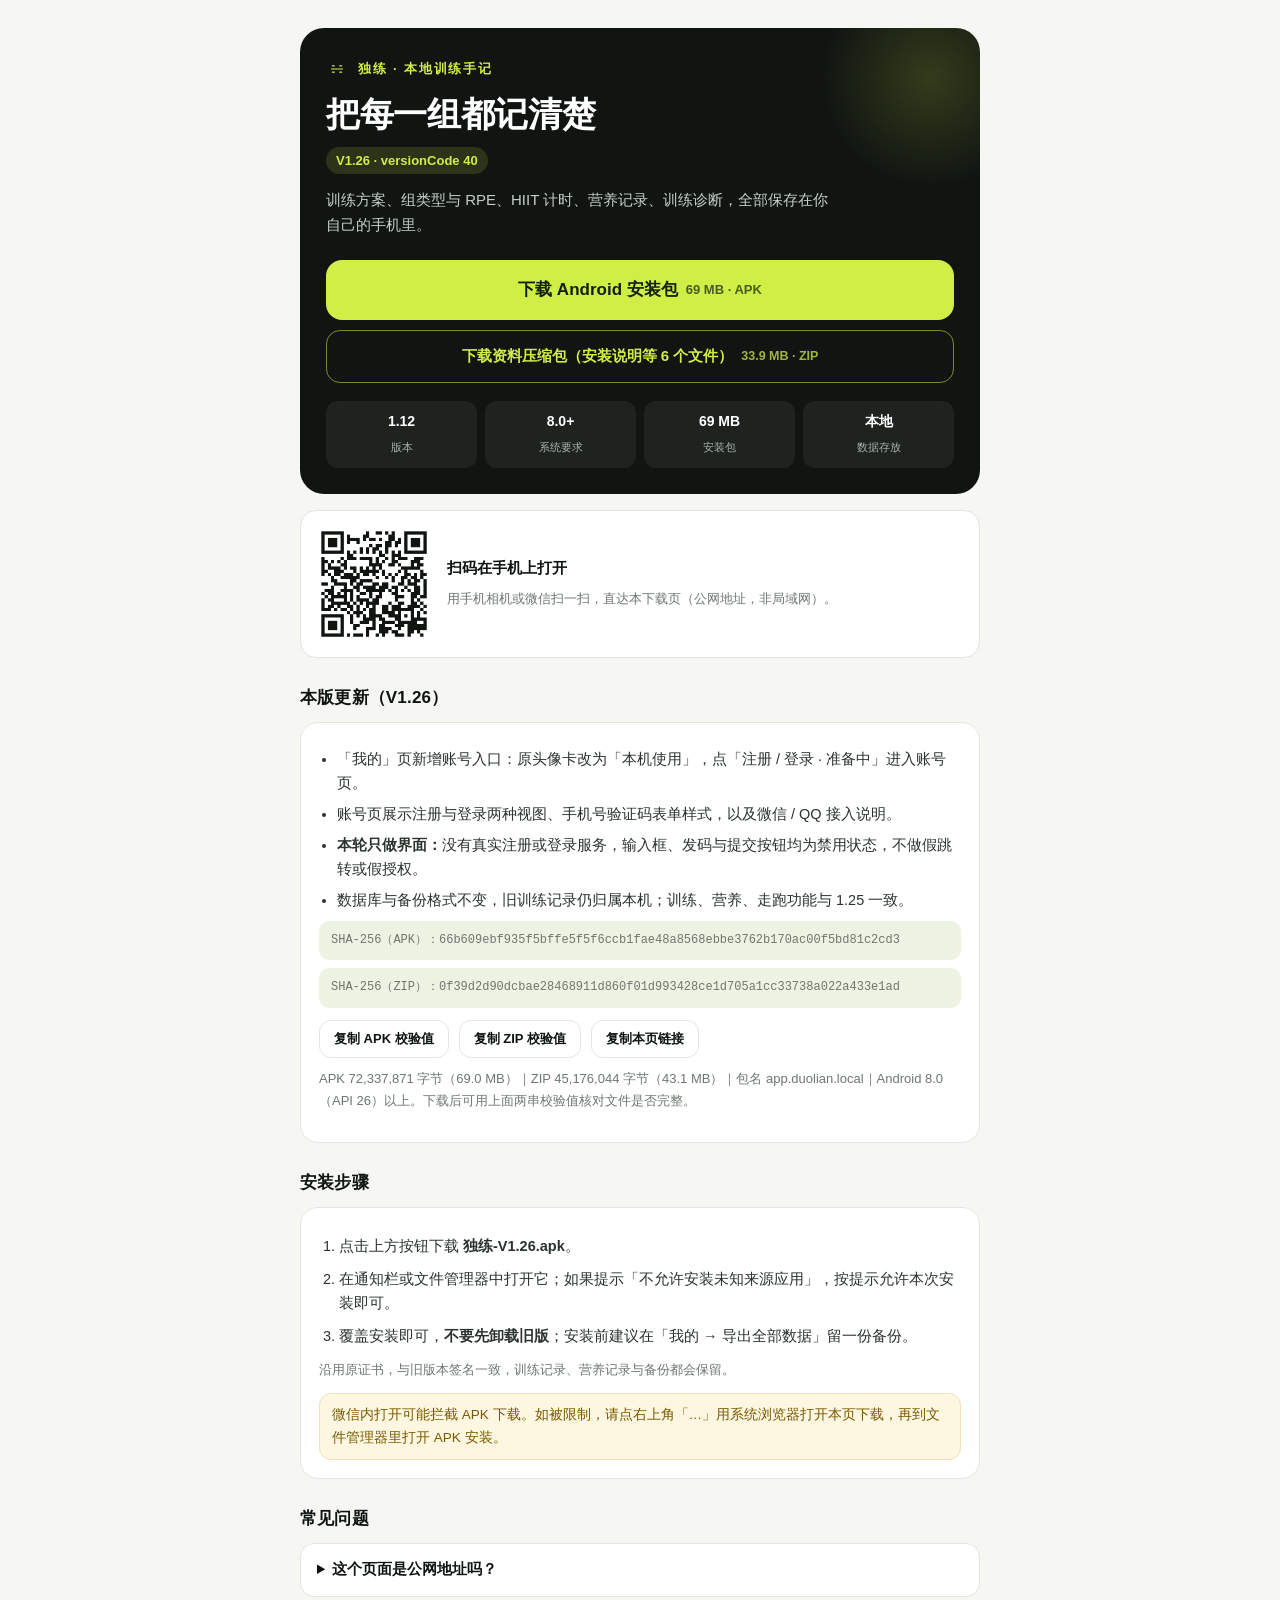
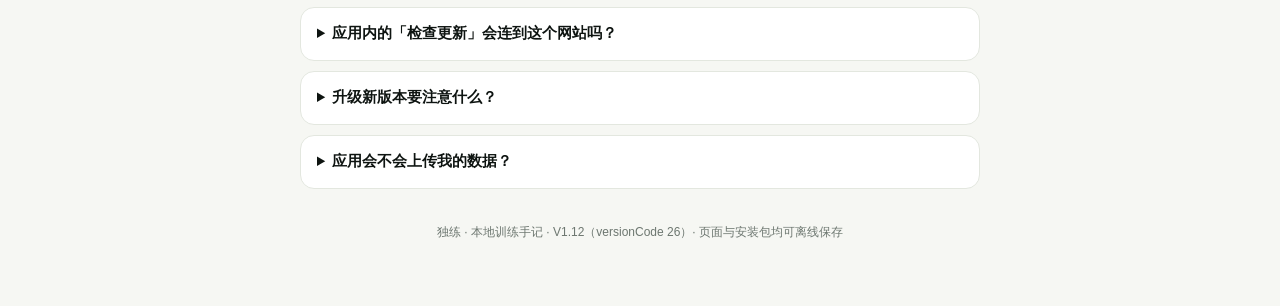
==== commit 7912082c: "Sync V1.26: account registration/login screens (UI only, auth not connected)" ====
--- a/index.html
+++ b/index.html
@@ -4,8 +4,8 @@
 <meta charset="UTF-8">
 <meta name="viewport" content="width=device-width,initial-scale=1">
 <meta name="theme-color" content="#101512">
-<title>独练 V1.25 · 下载</title>
-<meta name="description" content="独练是一款本地训练手记 App，支持训练方案、RPE、HIIT 计时、营养记录与训练诊断。这里是 V1.25 官方安装包下载页。">
+<title>独练 V1.26 · 下载</title>
+<meta name="description" content="独练是一款本地训练手记 App，支持训练方案、RPE、HIIT 计时、营养记录与训练诊断。这里是 V1.26 官方安装包下载页。">
 <link rel="icon" type="image/svg+xml" href="[data-uri]">
 <style>
 :root{
@@ -85,13 +85,13 @@
       独练 · 本地训练手记
     </div>
     <h1>把每一组都记清楚</h1>
-    <div class="ver">V1.25 · versionCode 39</div>
+    <div class="ver">V1.26 · versionCode 40</div>
     <p class="lead">训练方案、组类型与 RPE、HIIT 计时、营养记录、训练诊断，全部保存在你自己的手机里。</p>
-    <a class="btn" id="dl" href="独练-V1.25.apk" download>
+    <a class="btn" id="dl" href="独练-V1.26.apk" download>
       下载 Android 安装包
       <small>69 MB · APK</small>
     </a>
-    <a class="sub" id="dlzip" href="独练-V1.25-安装包.zip" download>
+    <a class="sub" id="dlzip" href="独练-V1.26-账号页面准备版.zip" download>
       下载资料压缩包（安装说明等 6 个文件）
       <small>33.9 MB · ZIP</small>
     </a>
@@ -109,16 +109,15 @@
   </div>
 
   <section>
-    <h2>本版更新（V1.25）</h2>
+    <h2>本版更新（V1.26）</h2>
     <div class="card">
       <ul>
-        <li>页面状态不再丢：切页后动作筛选、历史月份、工具输入都会恢复，动作预览不会在后台继续播放。</li>
-        <li>训练列表按行加载，长训练滚动更轻；恢复超级组顺序、上次参考与组类型。</li>
-        <li>输入延迟 600ms 自动保存，切页不丢；暂停、结束、导出前先落盘。</li>
-        <li>体重、饮水、自定义动作、组设置与饮食保存失败会提示原因并保留输入。</li>
-        <li>训练结束显示回顾（动作、组数、用时、容量）；1RM 改为按动作分别显示。</li>
+        <li>「我的」页新增账号入口：原头像卡改为「本机使用」，点「注册 / 登录 · 准备中」进入账号页。</li>
+        <li>账号页展示注册与登录两种视图、手机号验证码表单样式，以及微信 / QQ 接入说明。</li>
+        <li><b>本轮只做界面：</b>没有真实注册或登录服务，输入框、发码与提交按钮均为禁用状态，不做假跳转或假授权。</li>
+        <li>数据库与备份格式不变，旧训练记录仍归属本机；训练、营养、走跑功能与 1.25 一致。</li>
       </ul>
-      <div class="hash" id="hash">SHA-256（APK）：14f3bdd195a0b5d9aafbc572ff97b1d0778a8900fe7ac544e5a2c99ad47eaeaf</div>
+      <div class="hash" id="hash">SHA-256（APK）：66b609ebf935f5bffe5f5f6ccb1fae48a8568ebbe3762b170ac00f5bd81c2cd3</div>
       <div class="hash" id="hashzip">SHA-256（ZIP）：0f39d2d90dcbae28468911d860f01d993428ce1d705a1cc33738a022a433e1ad</div>
       <div class="row">
         <button class="ghost" onclick="copyText(document.getElementById('hash').textContent.replace('SHA-256（APK）：',''))">复制 APK 校验值</button>
@@ -133,7 +132,7 @@
     <h2>安装步骤</h2>
     <div class="card">
       <ol>
-        <li>点击上方按钮下载 <b>独练-V1.25.apk</b>。</li>
+        <li>点击上方按钮下载 <b>独练-V1.26.apk</b>。</li>
         <li>在通知栏或文件管理器中打开它；如果提示「不允许安装未知来源应用」，按提示允许本次安装即可。</li>
         <li>覆盖安装即可，<b>不要先卸载旧版</b>；安装前建议在「我的 → 导出全部数据」留一份备份。</li>
       </ol>
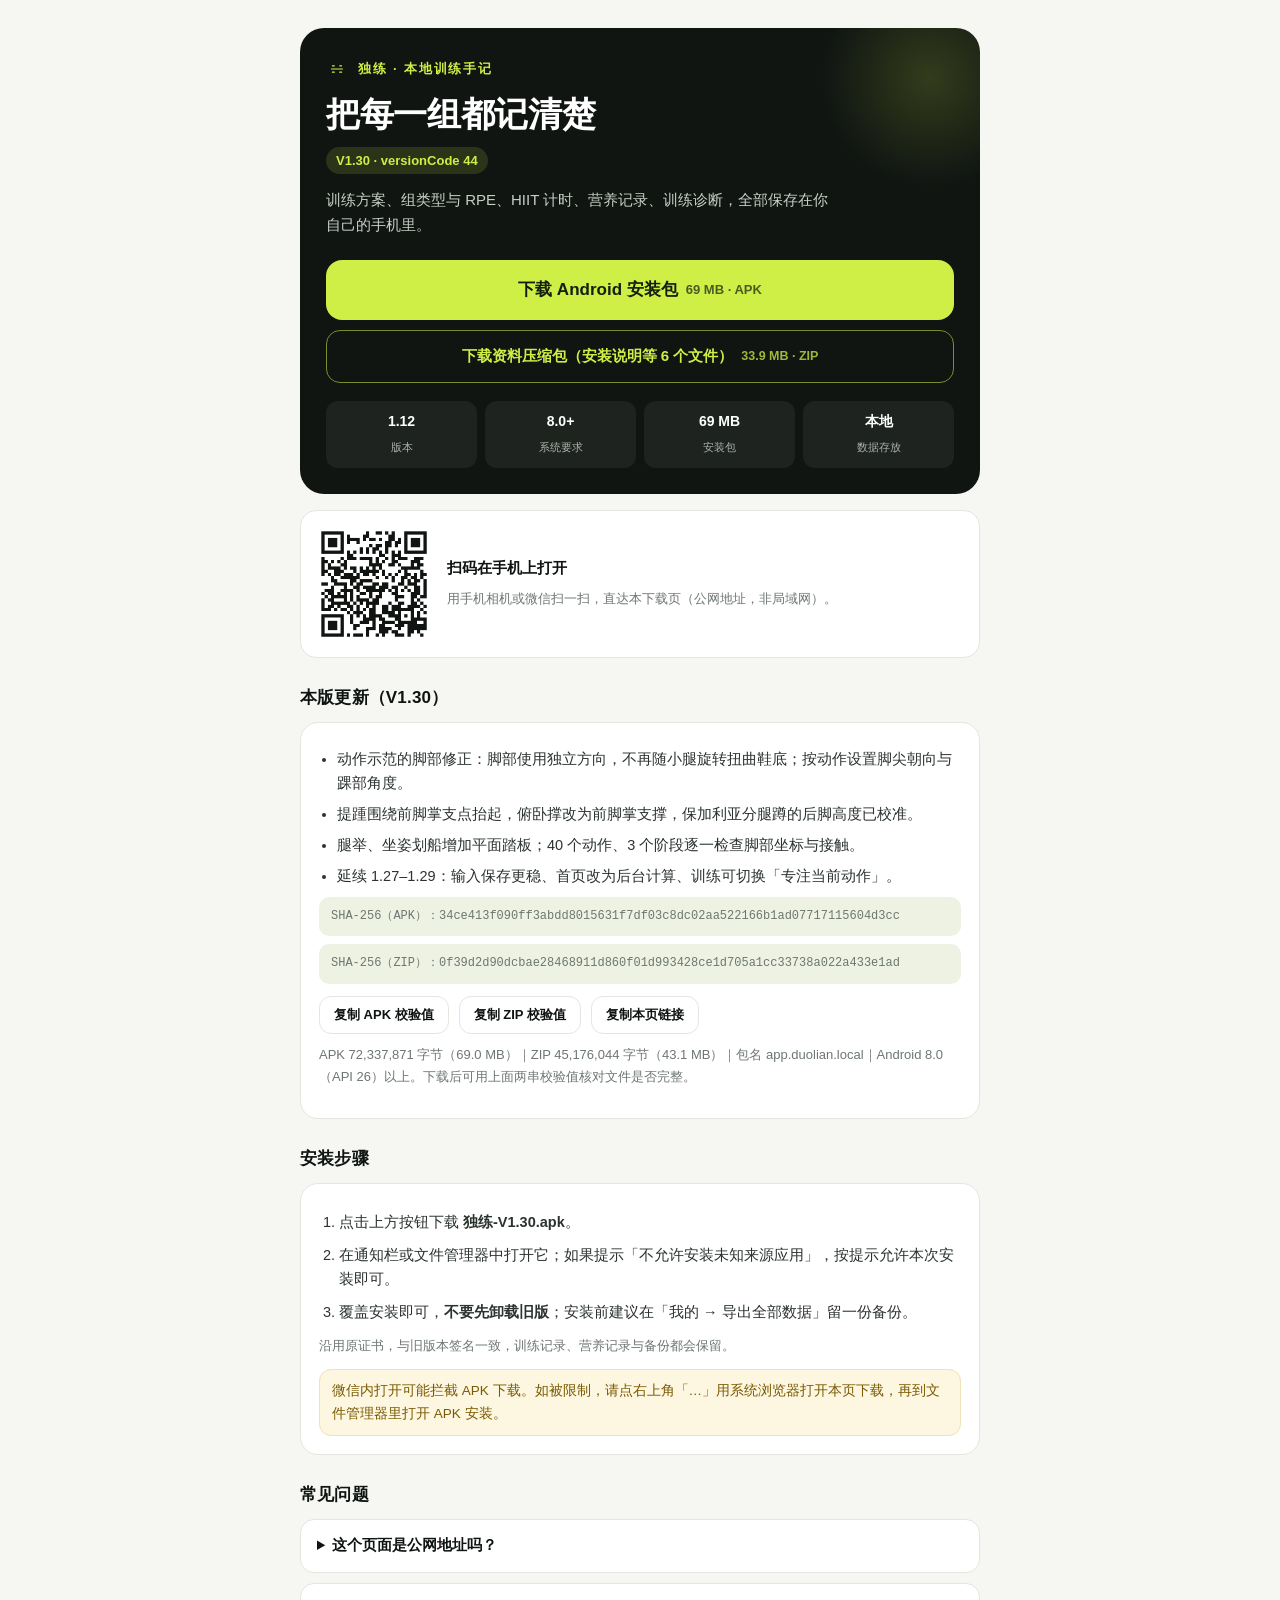
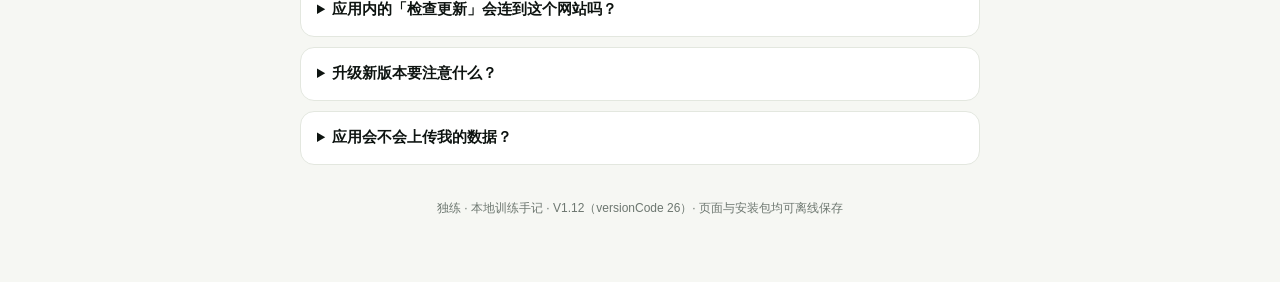
==== commit e93b078a: "Sync V1.30: foot geometry fixes, plus 1.27-1.29 stability, home computation and focus mode" ====
--- a/index.html
+++ b/index.html
@@ -4,8 +4,8 @@
 <meta charset="UTF-8">
 <meta name="viewport" content="width=device-width,initial-scale=1">
 <meta name="theme-color" content="#101512">
-<title>独练 V1.26 · 下载</title>
-<meta name="description" content="独练是一款本地训练手记 App，支持训练方案、RPE、HIIT 计时、营养记录与训练诊断。这里是 V1.26 官方安装包下载页。">
+<title>独练 V1.30 · 下载</title>
+<meta name="description" content="独练是一款本地训练手记 App，支持训练方案、RPE、HIIT 计时、营养记录与训练诊断。这里是 V1.30 官方安装包下载页。">
 <link rel="icon" type="image/svg+xml" href="[data-uri]">
 <style>
 :root{
@@ -85,13 +85,13 @@
       独练 · 本地训练手记
     </div>
     <h1>把每一组都记清楚</h1>
-    <div class="ver">V1.26 · versionCode 40</div>
+    <div class="ver">V1.30 · versionCode 44</div>
     <p class="lead">训练方案、组类型与 RPE、HIIT 计时、营养记录、训练诊断，全部保存在你自己的手机里。</p>
-    <a class="btn" id="dl" href="独练-V1.26.apk" download>
+    <a class="btn" id="dl" href="独练-V1.30.apk" download>
       下载 Android 安装包
       <small>69 MB · APK</small>
     </a>
-    <a class="sub" id="dlzip" href="独练-V1.26-账号页面准备版.zip" download>
+    <a class="sub" id="dlzip" href="独练-V1.30-脚部修正版.zip" download>
       下载资料压缩包（安装说明等 6 个文件）
       <small>33.9 MB · ZIP</small>
     </a>
@@ -109,15 +109,15 @@
   </div>
 
   <section>
-    <h2>本版更新（V1.26）</h2>
+    <h2>本版更新（V1.30）</h2>
     <div class="card">
       <ul>
-        <li>「我的」页新增账号入口：原头像卡改为「本机使用」，点「注册 / 登录 · 准备中」进入账号页。</li>
-        <li>账号页展示注册与登录两种视图、手机号验证码表单样式，以及微信 / QQ 接入说明。</li>
-        <li><b>本轮只做界面：</b>没有真实注册或登录服务，输入框、发码与提交按钮均为禁用状态，不做假跳转或假授权。</li>
-        <li>数据库与备份格式不变，旧训练记录仍归属本机；训练、营养、走跑功能与 1.25 一致。</li>
+        <li>动作示范的脚部修正：脚部使用独立方向，不再随小腿旋转扭曲鞋底；按动作设置脚尖朝向与踝部角度。</li>
+        <li>提踵围绕前脚掌支点抬起，俯卧撑改为前脚掌支撑，保加利亚分腿蹲的后脚高度已校准。</li>
+        <li>腿举、坐姿划船增加平面踏板；40 个动作、3 个阶段逐一检查脚部坐标与接触。</li>
+        <li>延续 1.27–1.29：输入保存更稳、首页改为后台计算、训练可切换「专注当前动作」。</li>
       </ul>
-      <div class="hash" id="hash">SHA-256（APK）：66b609ebf935f5bffe5f5f6ccb1fae48a8568ebbe3762b170ac00f5bd81c2cd3</div>
+      <div class="hash" id="hash">SHA-256（APK）：34ce413f090ff3abdd8015631f7df03c8dc02aa522166b1ad07717115604d3cc</div>
       <div class="hash" id="hashzip">SHA-256（ZIP）：0f39d2d90dcbae28468911d860f01d993428ce1d705a1cc33738a022a433e1ad</div>
       <div class="row">
         <button class="ghost" onclick="copyText(document.getElementById('hash').textContent.replace('SHA-256（APK）：',''))">复制 APK 校验值</button>
@@ -132,7 +132,7 @@
     <h2>安装步骤</h2>
     <div class="card">
       <ol>
-        <li>点击上方按钮下载 <b>独练-V1.26.apk</b>。</li>
+        <li>点击上方按钮下载 <b>独练-V1.30.apk</b>。</li>
         <li>在通知栏或文件管理器中打开它；如果提示「不允许安装未知来源应用」，按提示允许本次安装即可。</li>
         <li>覆盖安装即可，<b>不要先卸载旧版</b>；安装前建议在「我的 → 导出全部数据」留一份备份。</li>
       </ol>
